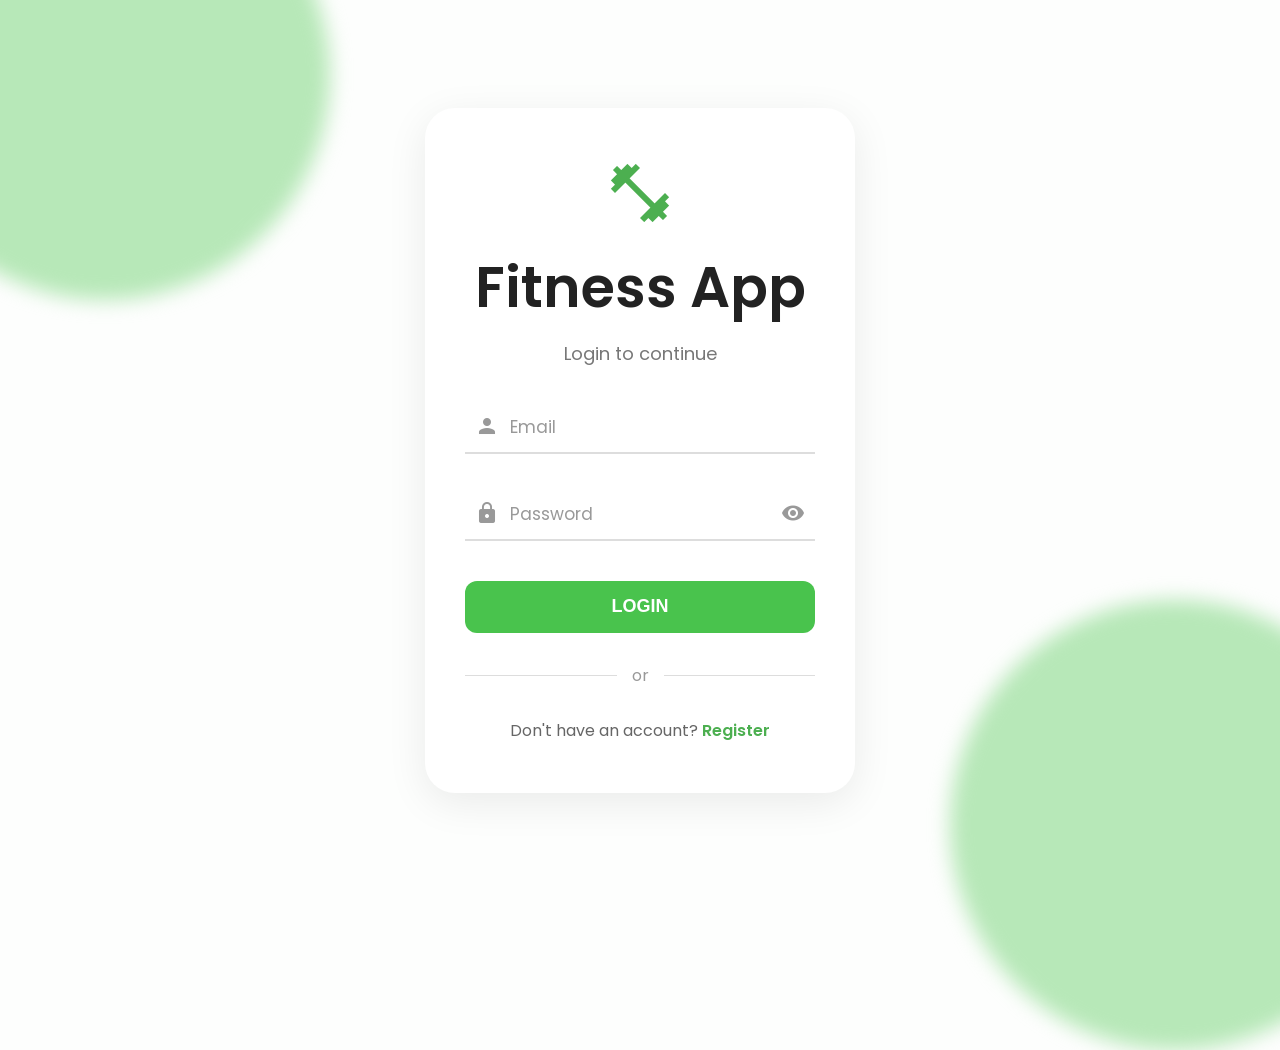
==== Fitness.Web/wwwroot/index.html @ 47097b18 "Add project files." ====
﻿<!DOCTYPE html>
<html lang="en">

<head>

    <meta charset="UTF-8">

    <meta name="viewport"
          content="width=device-width, initial-scale=1.0">

    <title>Fitness Login</title>
    <link rel="icon"
          type="image/svg+xml"
          href="data:image/svg+xml,
      %3Csvg xmlns='http://www.w3.org/2000/svg' viewBox='0 0 24 24'%3E
      %3Ctext y='20' font-size='20'%3E🏋️%3C/text%3E
      %3C/svg%3E">

    <!-- FONT -->

    <link rel="preconnect"
          href="https://fonts.googleapis.com">

    <link rel="preconnect"
          href="https://fonts.gstatic.com"
          crossorigin>

    <link href="https://fonts.googleapis.com/css2?family=Poppins:wght@300;400;500;600;700&display=swap"
          rel="stylesheet">

    <!-- ICON -->

    <link rel="stylesheet"
          href="https://fonts.googleapis.com/icon?family=Material+Icons">

    <!-- CSS -->

    <link rel="stylesheet"
          href="css/style.css">

</head>

<body>

    <!-- BACKGROUND -->

    <div class="blob-top"></div>

    <div class="blob-bottom"></div>

    <!-- LOGIN -->

    <div class="login-card">

        <div class="logo">

            <span class="material-icons">
                fitness_center
            </span>

            <h1>Fitness App</h1>

            <p>Login to continue</p>

        </div>

        <!-- EMAIL -->

        <div class="input-group">

            <span class="material-icons input-icon">
                person
            </span>

            <input type="email"
                   id="email"
                   required>

            <label>Email</label>

        </div>

        <!-- PASSWORD -->

        <div class="input-group">

            <span class="material-icons input-icon">
                lock
            </span>

            <input type="password"
                   id="password"
                   required>

            <label>Password</label>

            <span class="material-icons toggle-password"
                  onclick="togglePassword()">

                visibility

            </span>

        </div>

        <!-- BUTTON -->

        <button class="login-btn"
                onclick="login()">

            LOGIN

        </button>
        <div id="message"></div>

        <!-- OR -->

        <div class="or-line">

            <span>or</span>

        </div>

        <!-- REGISTER -->

        <div class="register">

            <p>
                Don't have an account?

                <a href="pages/register.html">
                    Register
                </a>
            </p>

        </div>

    </div>
    <script src="js/login.js"></script>
</body>

</html>
---- Fitness.Web/wwwroot/css/style.css ----
﻿* {
    margin: 0;
    padding: 0;
    box-sizing: border-box;
}

body {
    font-family: 'Poppins', sans-serif;
    min-height: 100vh;
    display: flex;
    justify-content: center;
    align-items: center;
    overflow: hidden;
    background: linear-gradient( rgba(255,255,255,0.9), rgba(255,255,255,0.9) ), url("https://www.transparenttextures.com/patterns/cubes.png");
    background-color: #edf7ed;
    position: relative;
}

/* GREEN BLOBS */

.blob-top {
    position: absolute;
    top: -150px;
    left: -120px;
    width: 450px;
    height: 450px;
    background: #b7e8b8;
    border-radius: 50%;
    filter: blur(10px);
    animation: floatBlob 6s ease-in-out infinite;
}

.blob-bottom {
    position: absolute;
    bottom: -150px;
    right: -120px;
    width: 450px;
    height: 450px;
    background: #b7e8b8;
    border-radius: 50%;
    filter: blur(10px);
    animation: floatBlob 6s ease-in-out infinite;
}

/* LOGIN CARD */

.login-card {
    width: 430px;
    background: white;
    border-radius: 30px;
    padding: 50px 40px;
    box-shadow: 0 10px 40px rgba(0,0,0,0.08);
    z-index: 10;
    animation: fadeIn 0.8s ease;
}

/* LOGO */

.logo {
    text-align: center;
    margin-bottom: 20px;
}

    .logo .material-icons {
        font-size: 70px;
        color: #4CAF50;
    }

    .logo h1 {
        font-size: 56px;
        font-weight: 600;
        margin-top: 10px;
        color: #222;
    }

    .logo p {
        color: #777;
        margin-top: 10px;
        font-size: 18px;
    }

/* INPUT */

.input-group {
    margin-top: 35px;
    position: relative;
}

    .input-group input {
        width: 100%;
        border: none;
        border-bottom: 2px solid #ddd;
        padding: 12px 10px 12px 45px;
        font-size: 17px;
        outline: none;
        font-family: 'Poppins', sans-serif;
        background: transparent;
        transition: 0.3s;
    }

        .input-group input:focus {
            border-bottom: 2px solid #4CAF50;
        }

.input-icon {
    position: absolute;
    left: 10px;
    top: 12px;
    color: #999;
}

    /* FLOATING LABEL */

    .input-group label {
        position: absolute;
        left: 45px;
        top: 12px;
        color: #999;
        font-size: 17px;
        pointer-events: none;
        transition: 0.3s;
    }

    .input-group input:focus + label,
    .input-group input:valid + label {
        top: -10px;
        left: 40px;
        font-size: 13px;
        color: #4CAF50;
        background: white;
        padding: 0 5px;
    }

/* BUTTON */

.login-btn {
    width: 100%;
    height: 52px;
    border: none;
    border-radius: 12px;
    margin-top: 40px;
    background: #49c34d;
    color: white;
    font-size: 18px;
    font-weight: 600;
    cursor: pointer;
    transition: 0.3s;
}

    .login-btn:hover {
        background: #3cab40;
        transform: translateY(-2px);
        box-shadow: 0 8px 20px rgba(76,175,80,0.3);
    }

/* OR LINE */

.or-line {
    margin: 30px 0;
    display: flex;
    align-items: center;
    color: #999;
}

    .or-line::before,
    .or-line::after {
        content: "";
        flex: 1;
        height: 1px;
        background: #ddd;
    }

    .or-line span {
        margin: 0 15px;
    }

/* REGISTER */

.register {
    text-align: center;
    color: #666;
    font-size: 16px;
}

    .register a {
        text-decoration: none;
        color: #4CAF50;
        font-weight: 600;
    }

/* ANIMATION */

@keyframes fadeIn {

    from {
        opacity: 0;
        transform: translateY(30px);
    }

    to {
        opacity: 1;
        transform: translateY(0);
    }
}

@keyframes floatBlob {

    0% {
        transform: translateY(0);
    }

    50% {
        transform: translateY(20px);
    }

    100% {
        transform: translateY(0);
    }
}

/* RESPONSIVE */

@media(max-width: 768px) {

    .login-card {
        width: 90%;
        padding: 40px 30px;
    }

    .logo h1 {
        font-size: 42px;
    }

    .logo .material-icons {
        font-size: 55px;
    }
}
#message {
    margin-top: 20px;
    text-align: center;
    font-size: 15px;
    font-weight: 500;
    transition: 0.3s;
}
.toggle-password {
    position: absolute;
    right: 10px;
    top: 12px;
    color: #999;
    cursor: pointer;
    user-select: none;
}

    .toggle-password:hover {
        color: #4CAF50;
    }
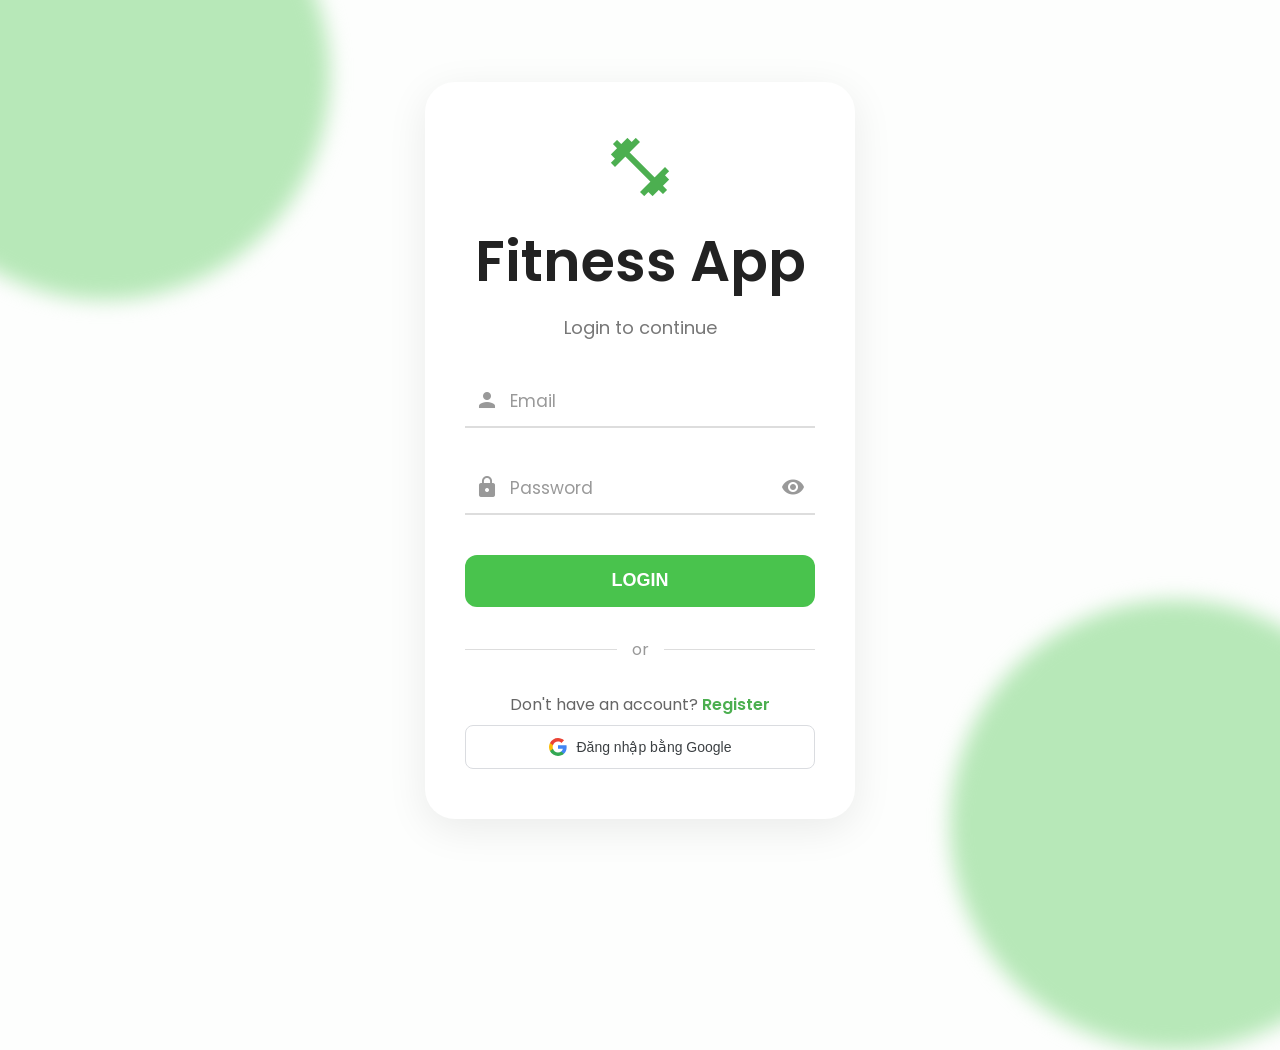
==== commit 25b3ca9a: "Update" ====
--- a/Fitness.Web/wwwroot/index.html
+++ b/Fitness.Web/wwwroot/index.html
@@ -134,6 +134,48 @@
             </p>
 
         </div>
+        <!-- button Google -->
+        <button class="google-btn" onclick="loginWithGoogle()">
+            <svg width="18" height="18" viewBox="0 0 18 18" xmlns="http://www.w3.org/2000/svg">
+                <path d="M17.64 9.2c0-.637-.057-1.251-.164-1.84H9v3.481h4.844c-.209 1.125-.843 2.078-1.796 2.716v2.259h2.908c1.702-1.567 2.684-3.875 2.684-6.615z" fill="#4285F4" />
+                <path d="M9 18c2.43 0 4.467-.806 5.956-2.18l-2.908-2.259c-.806.54-1.837.86-3.048.86-2.344 0-4.328-1.584-5.036-3.711H.957v2.332C2.438 15.983 5.482 18 9 18z" fill="#34A853" />
+                <path d="M3.964 10.71c-.18-.54-.282-1.117-.282-1.71s.102-1.17.282-1.71V4.958H.957C.347 6.173 0 7.548 0 9s.348 2.827.957 4.042l3.007-2.332z" fill="#FBBC05" />
+                <path d="M9 3.58c1.321 0 2.508.454 3.44 1.345l2.582-2.58C13.463.891 11.426 0 9 0 5.482 0 2.438 2.017.957 4.958L3.964 7.29C4.672 5.163 6.656 3.58 9 3.58z" fill="#EA4335" />
+            </svg>
+            Đăng nhập bằng Google
+        </button>
+
+        <style>
+            .google-btn {
+                width: 100%;
+                display: flex;
+                align-items: center;
+                justify-content: center;
+                gap: 10px;
+                padding: 12px;
+                border: 1.5px solid #dadce0;
+                border-radius: 8px;
+                background: white;
+                color: #3c4043;
+                font-family: 'Poppins', sans-serif;
+                font-size: 14px;
+                font-weight: 500;
+                cursor: pointer;
+                transition: background 0.2s, box-shadow 0.2s;
+                margin-top: 8px;
+            }
+
+                .google-btn:hover {
+                    background: #f8f9fa;
+                    box-shadow: 0 2px 8px rgba(0,0,0,0.1);
+                }
+        </style>
+
+        <script>
+            function loginWithGoogle() {
+                window.location.href = "https://localhost:7180/api/Auth/google-login";
+            }
+        </script>
 
     </div>
     <script src="js/login.js"></script>
